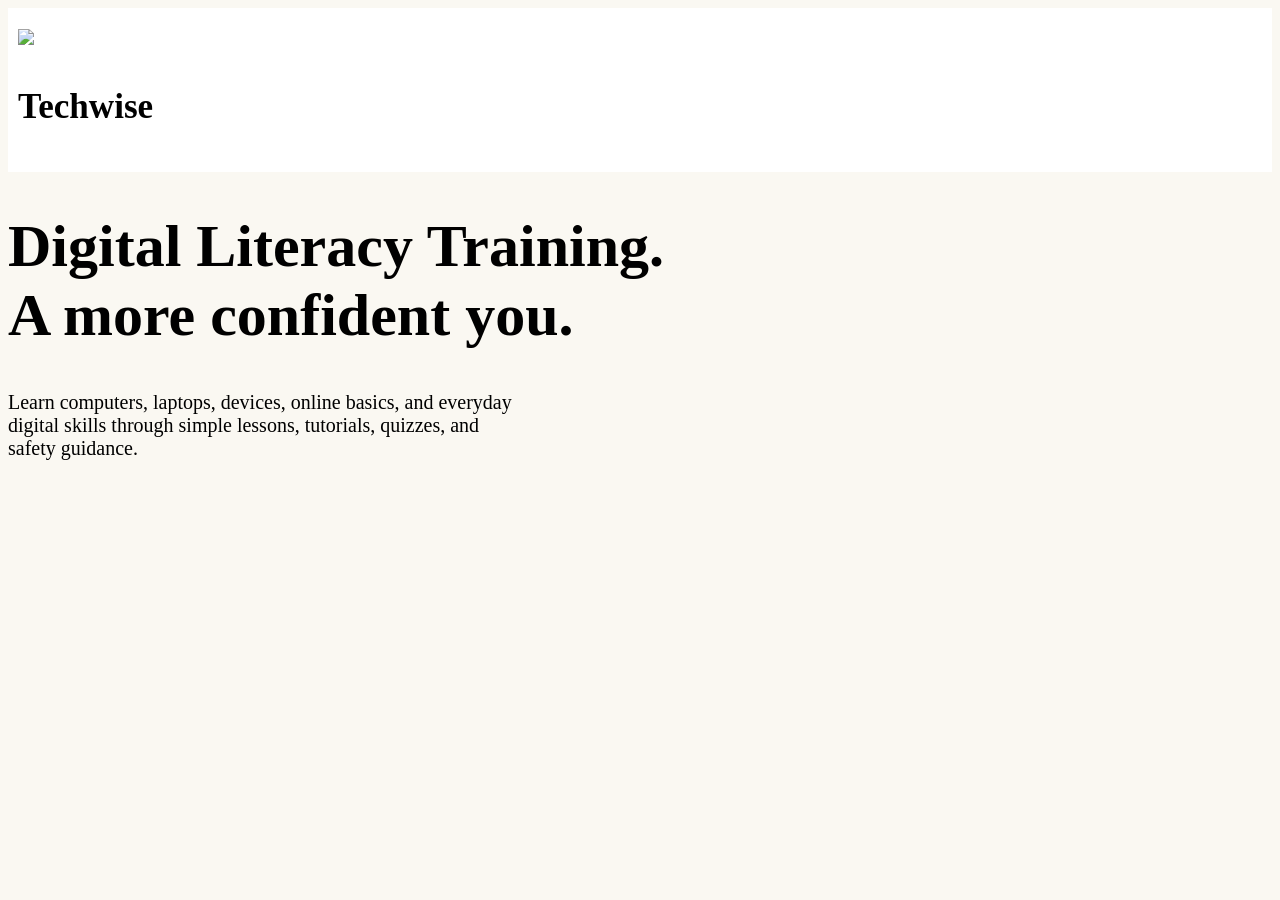
==== index.html @ b54155eb "first commit" ====
<!DOCTYPE html>
<html lang="en">
<head>
    <meta charset="UTF-8">
    <meta name="viewport" content="width=device-width, initial-scale=1.0">
    <title>Techwise</title>
    <link rel="stylesheet" href="styles.css">
</head>
<body>
    <div class="header">
        <img src="Z:\FinalProject\images\techwise-logo.png">
        <h3>Techwise</h3>
    </div>
    <h1 style="font-size: 60px;">Digital Literacy Training.<br>
        A more confident you.</h1>
    <p>Learn computers, laptops, devices, online basics, and everyday<br>
        digital skills through simple lessons, tutorials, quizzes, and<br>
        safety guidance.</p>
</body>
</html>
---- styles.css ----
/* styles.css */
body {
    background-color: #FAF8F2;
    }
    h1 {
        color: black;
        font-family: 'Franklin Gothic Medium';
    }
    h2 {
        color: black;
        font-family: tahoma;
    }
    h3 {
        color: black;
        font-family: tahoma;
    }
    p {
        color: black;
        font-family: verdana;
        font-size: 20px;
    }
    .header {
        padding: 10px;
        text-align: left;
        background: #FFFFFF;
        color: white;
        font-size: 30px;
    }
    .content {padding:20px;}
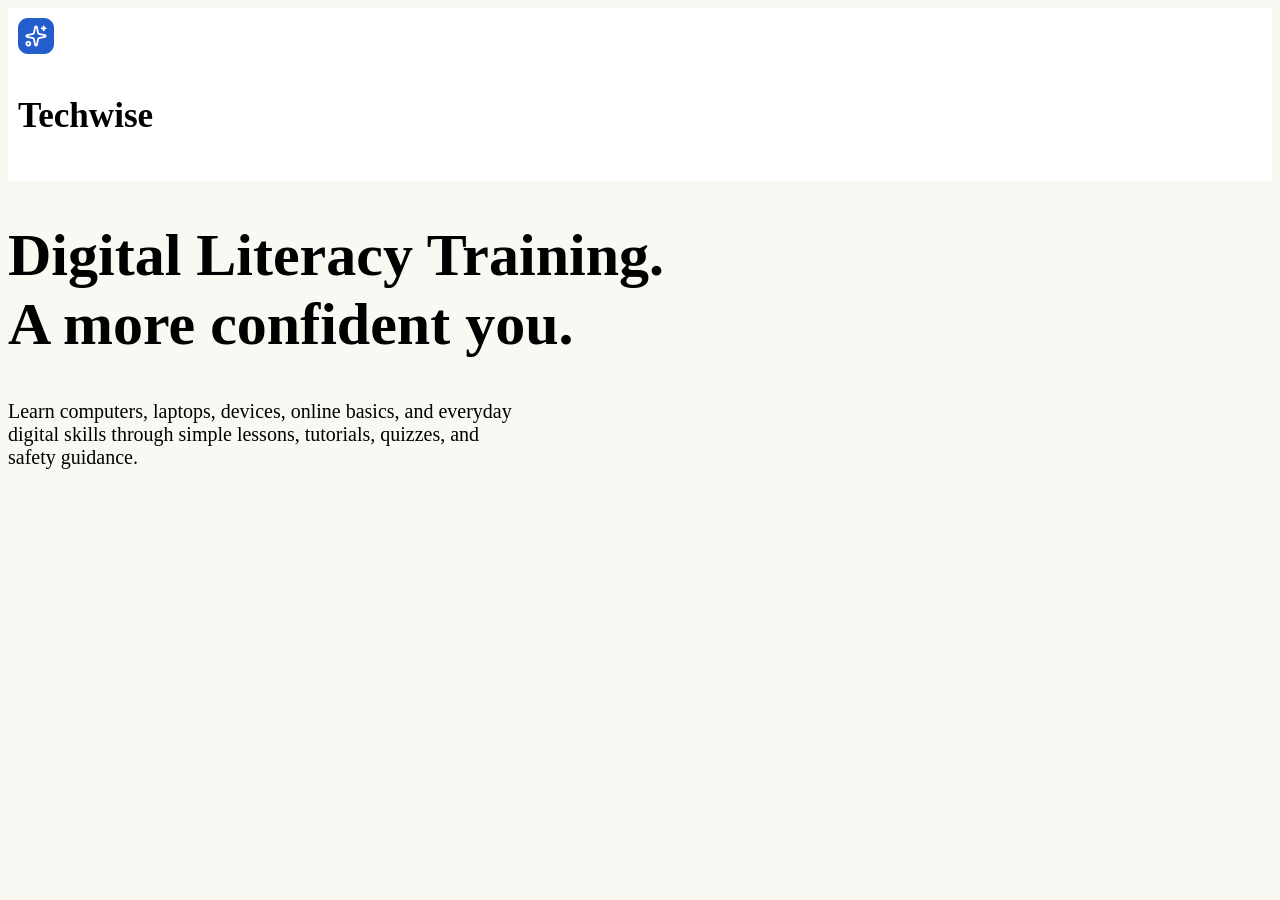
==== commit 88e2e907: "added images" ====
--- a/index.html
+++ b/index.html
@@ -8,7 +8,7 @@
 </head>
 <body>
     <div class="header">
-        <img src="Z:\FinalProject\images\techwise-logo.png">
+        <img src="images\techwise-logo.png">
         <h3>Techwise</h3>
     </div>
     <h1 style="font-size: 60px;">Digital Literacy Training.<br>
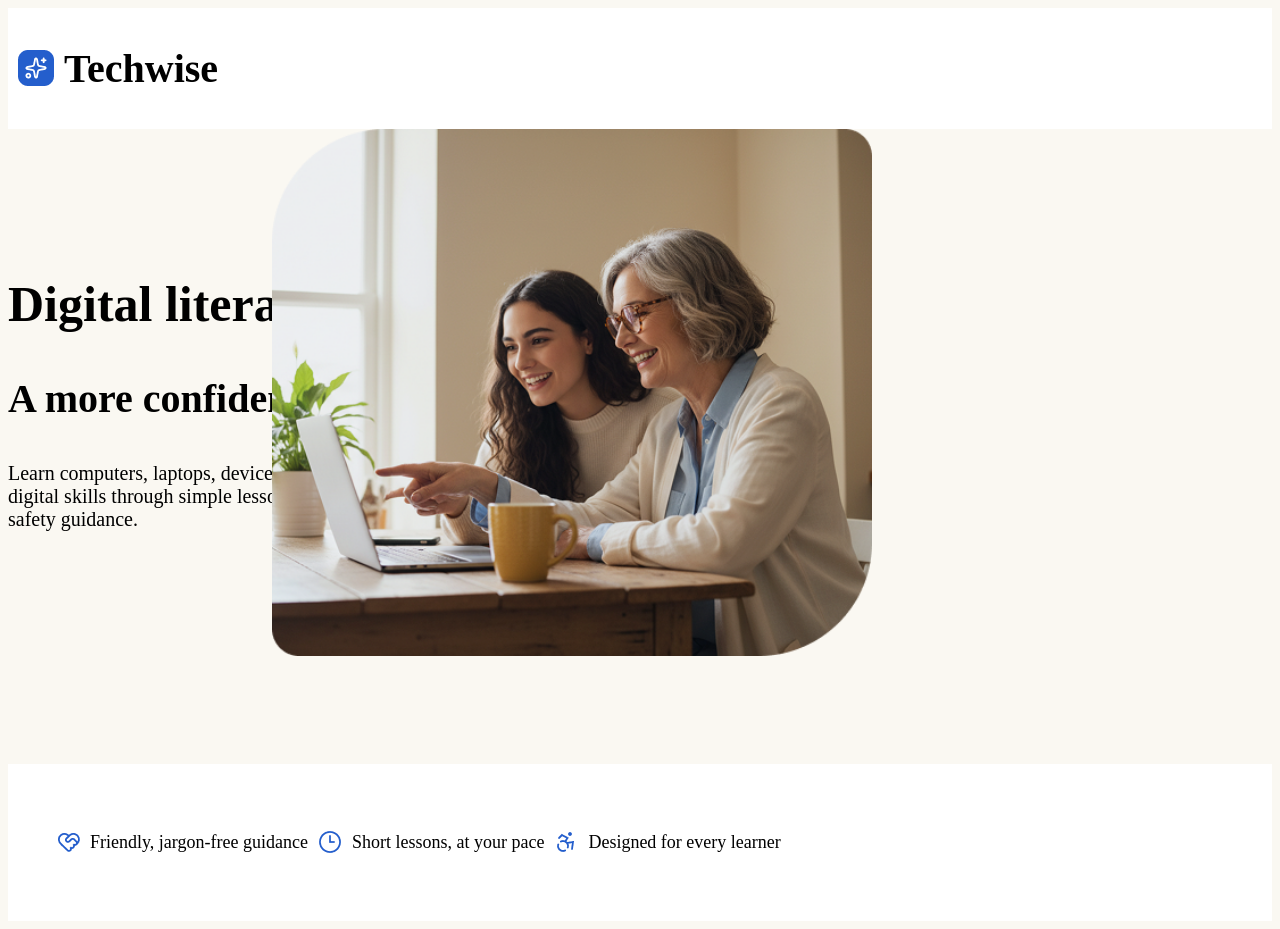
==== commit 367dce30: "updated html and added images" ====
--- a/index.html
+++ b/index.html
@@ -3,18 +3,36 @@
 <head>
     <meta charset="UTF-8">
     <meta name="viewport" content="width=device-width, initial-scale=1.0">
-    <title>Techwise</title>
+    <title>Techwise - Digital Literacy Training</title>
     <link rel="stylesheet" href="styles.css">
 </head>
 <body>
     <div class="header">
-        <img src="images\techwise-logo.png">
-        <h3>Techwise</h3>
+        <div class="logo-container">
+            <img src="images\techwise-logo.png" alt="Techwise logo">
+            <h1 style="font-size: 40px;">Techwise</h1>
+          </div>          
     </div>
-    <h1 style="font-size: 60px;">Digital Literacy Training.<br>
-        A more confident you.</h1>
-    <p>Learn computers, laptops, devices, online basics, and everyday<br>
-        digital skills through simple lessons, tutorials, quizzes, and<br>
-        safety guidance.</p>
+    <div class="text1-container">
+        <div class="text1-box">
+            <h2 style="font-size: 50px;">Digital literacy training.</h2>
+            <h3 style="font-size: 40px;">A more confident you.</h3>
+            <p style="font-size: 20px;">Learn computers, laptops, devices, online basics, and everyday<br>
+            digital skills through simple lessons, tutorials, quizzes, and<br>
+            safety guidance.</p>
+        </div>
+        <img src="images/learner1.png" alt="Image of a learner" class="pic1-image">
+      </div>
+    <br><br><br><br><br><br>
+    <div class="band">
+        <div class="bottomtext1-container">
+            <img src="images\hand-heart1.png" alt="Heart icon">
+            <p style="font-size: 18px;">Friendly, jargon-free guidance</p>
+            <img src="images\clock1.png" alt="Clock icon">
+            <p style="font-size: 18px; right: 500px;">Short lessons, at your pace</p>
+            <img src="images\accessibility1.png" alt="Accessibility icon">
+            <p style="font-size: 18px;">Designed for every learner</p>
+        </div>
+    </div>          
 </body>
 </html>
--- a/styles.css
+++ b/styles.css
@@ -4,7 +4,7 @@
     }
     h1 {
         color: black;
-        font-family: 'Franklin Gothic Medium';
+        font-family: 'tahoma';
     }
     h2 {
         color: black;
@@ -17,13 +17,42 @@
     p {
         color: black;
         font-family: verdana;
-        font-size: 20px;
     }
     .header {
         padding: 10px;
         text-align: left;
         background: #FFFFFF;
-        color: white;
-        font-size: 30px;
+    }
+    .logo-container {
+        display: flex;
+        align-items: center;
+        gap: 10px;
+    }
+    .text1-container {
+        display: flex;
+        align-items: center;
+        justify-content: space-between;
+        gap: 20px;
+      }
+      
+      .text1-box {
+        flex: 1;
+      }
+      
+      .pic1-image {
+        width: 600px;
+        height: auto;
+        position: relative;
+        left: -400px;
+      }
+      .band {
+        padding: 50px;
+        text-align: left;
+        background: #FFFFFF;
+      }
+      .bottomtext1-container {
+        display: flex;
+        align-items: center;
+        gap: 10px;
     }
     .content {padding:20px;}
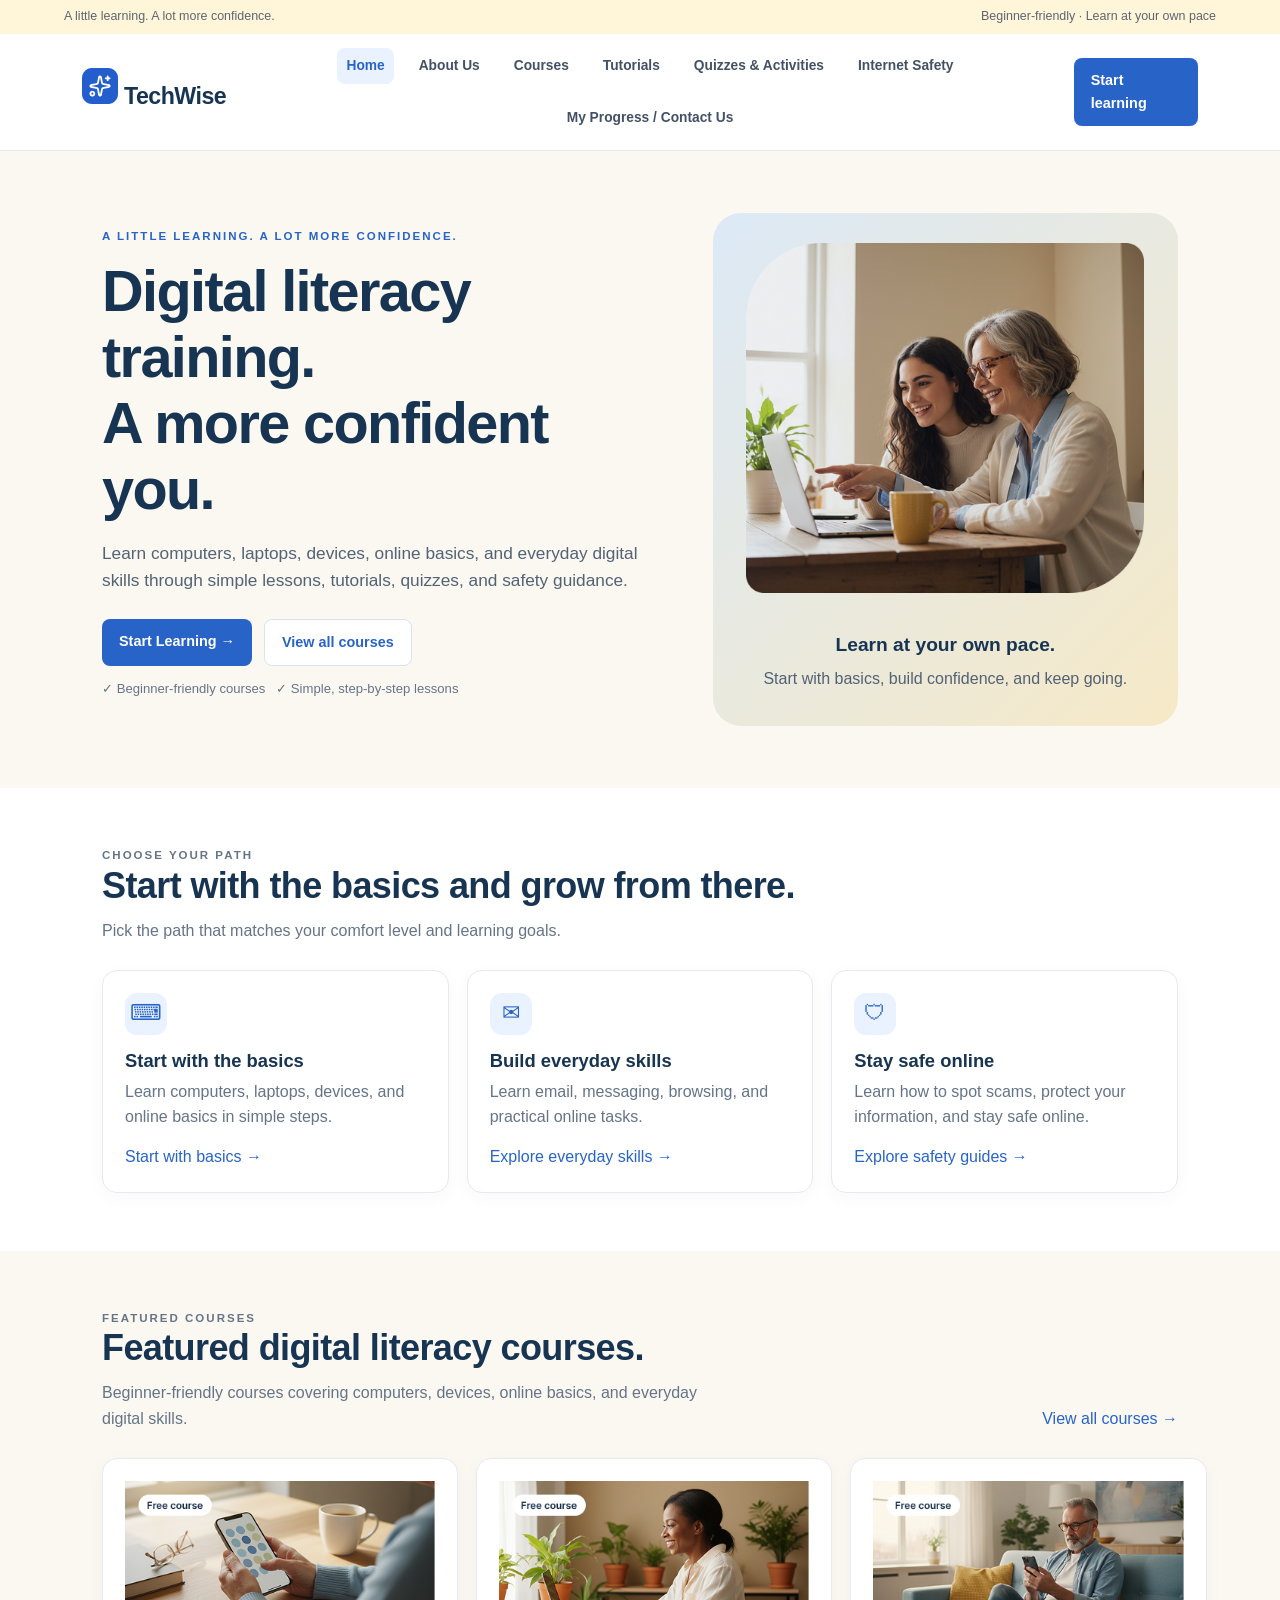
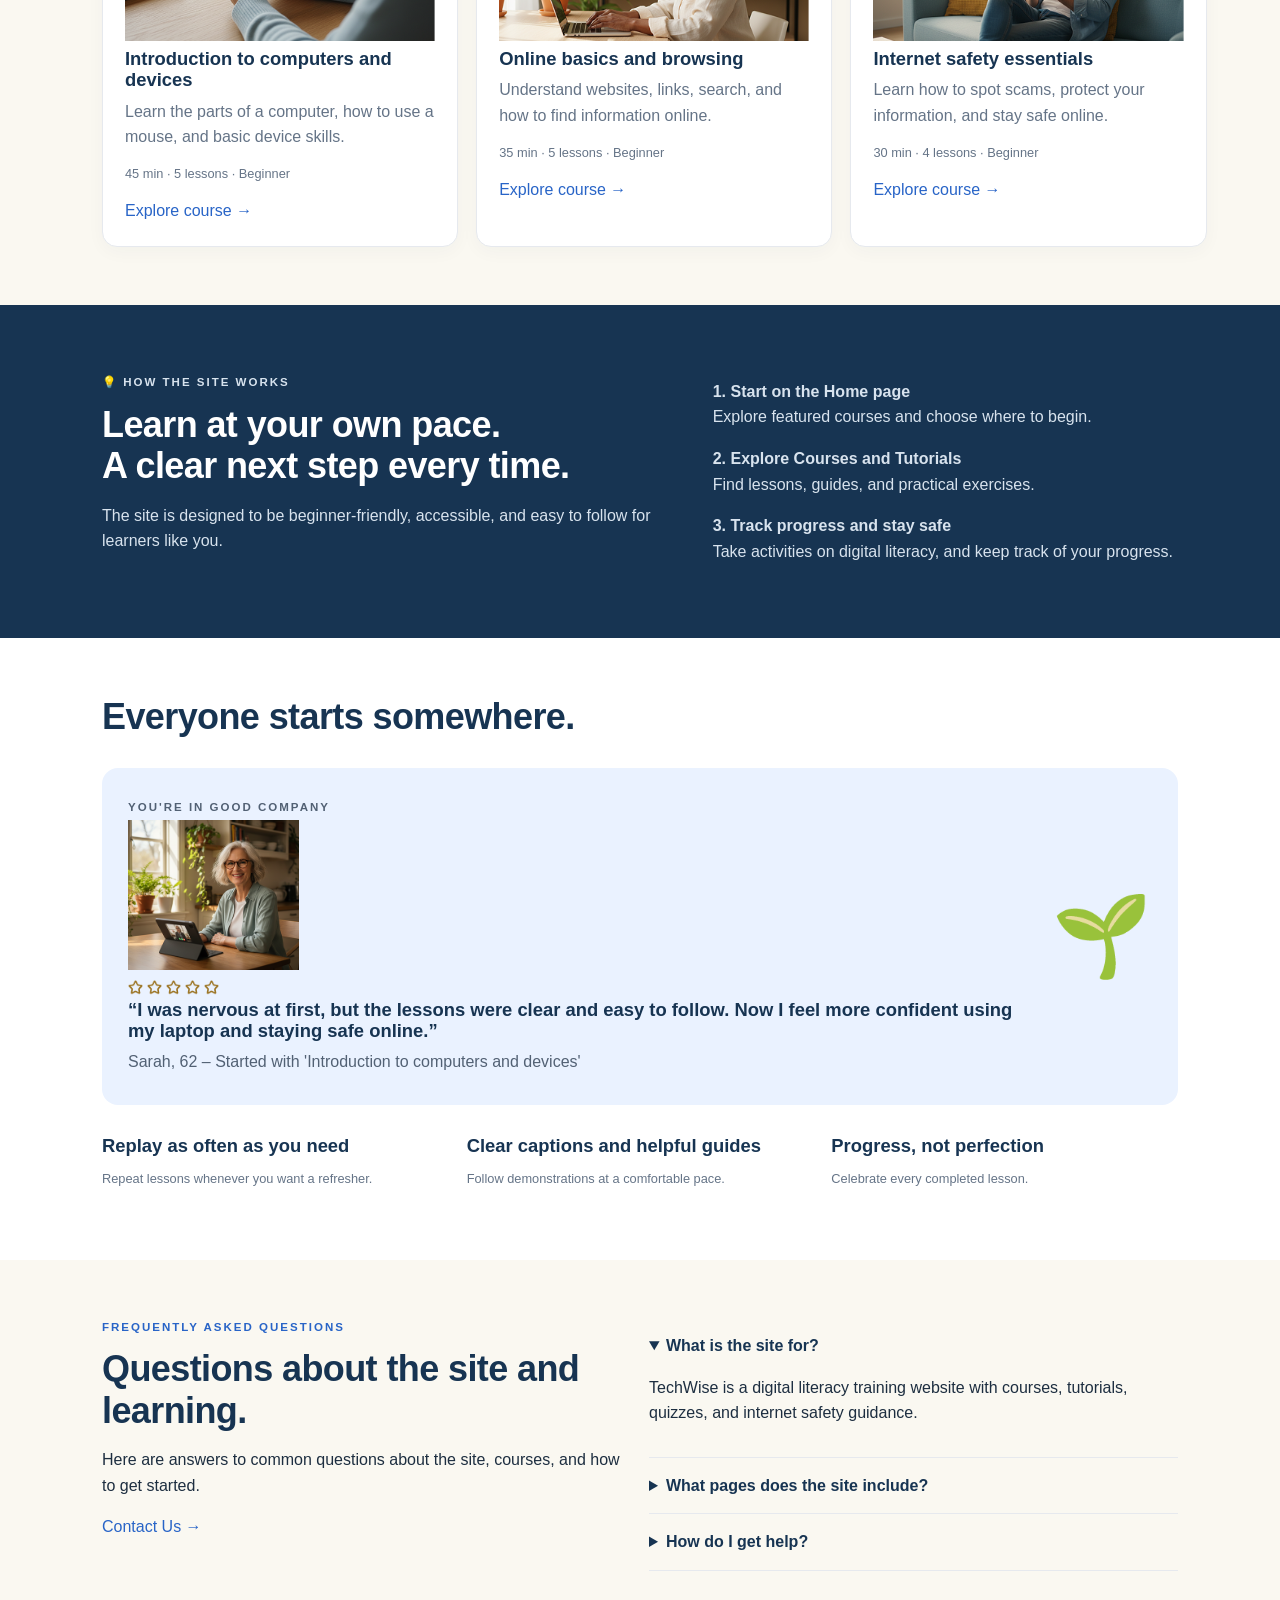
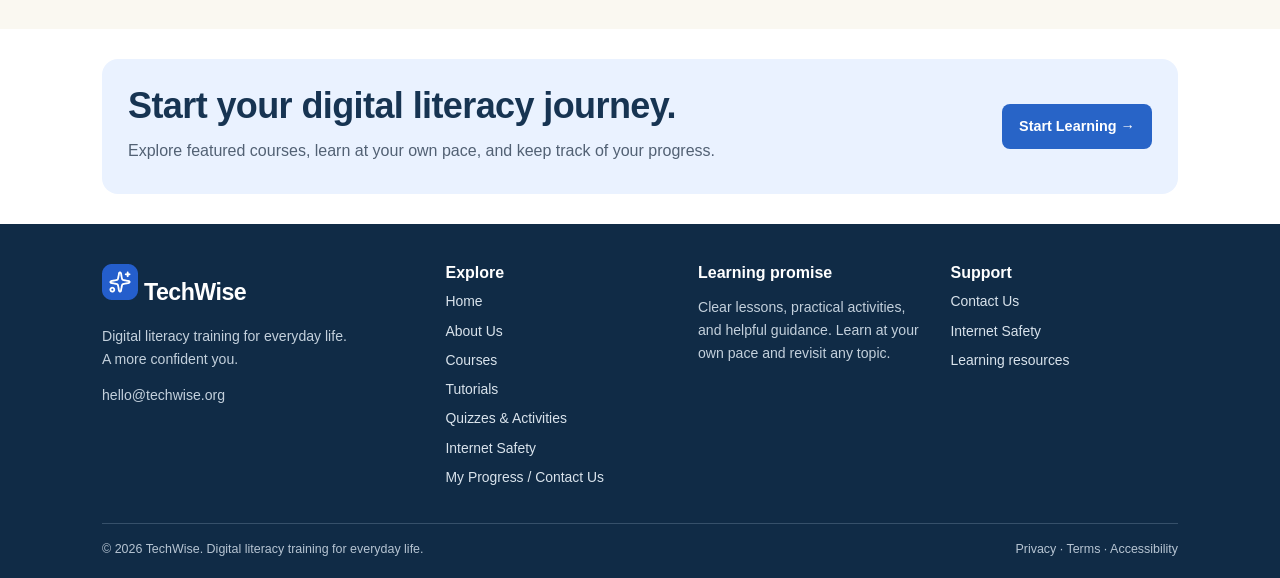
==== commit 16491b6c: "updated and added more html pages, and additional images" ====
--- a/index.html
+++ b/index.html
@@ -1,38 +1,452 @@
 <!DOCTYPE html>
 <html lang="en">
-<head>
-    <meta charset="UTF-8">
-    <meta name="viewport" content="width=device-width, initial-scale=1.0">
-    <title>Techwise - Digital Literacy Training</title>
-    <link rel="stylesheet" href="styles.css">
-</head>
-<body>
-    <div class="header">
-        <div class="logo-container">
-            <img src="images\techwise-logo.png" alt="Techwise logo">
-            <h1 style="font-size: 40px;">Techwise</h1>
-          </div>          
-    </div>
-    <div class="text1-container">
-        <div class="text1-box">
-            <h2 style="font-size: 50px;">Digital literacy training.</h2>
-            <h3 style="font-size: 40px;">A more confident you.</h3>
-            <p style="font-size: 20px;">Learn computers, laptops, devices, online basics, and everyday<br>
-            digital skills through simple lessons, tutorials, quizzes, and<br>
-            safety guidance.</p>
-        </div>
-        <img src="images/learner1.png" alt="Image of a learner" class="pic1-image">
-      </div>
-    <br><br><br><br><br><br>
-    <div class="band">
-        <div class="bottomtext1-container">
-            <img src="images\hand-heart1.png" alt="Heart icon">
-            <p style="font-size: 18px;">Friendly, jargon-free guidance</p>
-            <img src="images\clock1.png" alt="Clock icon">
-            <p style="font-size: 18px; right: 500px;">Short lessons, at your pace</p>
-            <img src="images\accessibility1.png" alt="Accessibility icon">
-            <p style="font-size: 18px;">Designed for every learner</p>
-        </div>
-    </div>          
-</body>
-</html>+	<head>
+		<meta charset="utf-8"/>
+		<meta content="width=device-width, initial-scale=1.0" name="viewport"/>
+		<title>
+			Home | TechWise
+		</title>
+		<link href="styles.css" rel="stylesheet"/>
+	</head>
+	<body>
+		<div class="topline">
+			<span>
+				A little learning. A lot more confidence.
+			</span>
+			<span>
+				Beginner-friendly &middot; Learn at your own pace
+			</span>
+		</div>
+		<header>
+			<div class="navwrap">
+				<a class="brand" href="index.html">
+					<img src="images/techwise-logo.png" alt="TechWise Logo">
+					TechWise
+				</a>
+				<nav>
+					<a class="active" href="index.html">
+						Home
+					</a>
+					<a class="" href="about.html">
+						About Us
+					</a>
+					<a class="" href="courses.html">
+						Courses
+					</a>
+					<a class="" href="tutorials.html">
+						Tutorials
+					</a>
+					<a class="" href="quizzes.html">
+						Quizzes &amp; Activities
+					</a>
+					<a class="" href="safety.html">
+						Internet Safety
+					</a>
+					<a class="" href="progress.html">
+						My Progress / Contact Us
+					</a>
+				</nav>
+				<a class="nav-cta" href="courses.html">
+					Start learning
+				</a>
+			</div>
+		</header>
+		<main>
+			<section class="hero">
+				<div class="container hero-grid">
+					<div>
+						<p class="eyebrow">
+							A little learning. A lot more confidence.
+						</p>
+						<h1>
+							Digital literacy training.
+							<br/>
+							A more confident you.
+						</h1>
+						<p class="lead">
+							Learn computers, laptops, devices, online basics, and everyday digital skills through simple lessons, tutorials, quizzes, and safety guidance.
+						</p>
+						<div class="actions">
+							<a class="btn" href="courses.html">
+								Start Learning &rarr;
+							</a>
+							<a class="btn secondary" href="courses.html">
+								View all courses
+							</a>
+						</div>
+						<p class="note">
+							&checkmark; Beginner-friendly courses &nbsp; &checkmark; Simple, step-by-step lessons
+						</p>
+					</div>
+					<div class="hero-art">
+						<div>
+							<div class="art-icon">
+								<img src="images/learner1.png" alt="Image of a learner" height="350px">
+							</div>
+							<strong>
+								Learn at your own pace.
+							</strong>
+							<p>
+								Start with basics, build confidence, and keep going.
+							</p>
+						</div>
+					</div>
+				</div>
+			</section>
+			<section class="section">
+				<div class="container">
+					<div class="section-head">
+						<div>
+							<p class="eyebrow">
+								Choose your path
+							</p>
+							<h2>
+								Start with the basics and grow from there.
+							</h2>
+							<p>
+								Pick the path that matches your comfort level and learning goals.
+							</p>
+						</div>
+					</div>
+					<div class="grid">
+						<article class="card">
+							<div class="icon">
+								⌨
+							</div>
+							<h3>
+								Start with the basics
+							</h3>
+							<p>
+								Learn computers, laptops, devices, and online basics in simple steps.
+							</p>
+							<a href="courses.html">
+								Start with basics &rarr;
+							</a>
+						</article>
+						<article class="card">
+							<div class="icon">
+								✉
+							</div>
+							<h3>
+								Build everyday skills
+							</h3>
+							<p>
+								Learn email, messaging, browsing, and practical online tasks.
+							</p>
+							<a href="tutorials.html">
+								Explore everyday skills &rarr;
+							</a>
+						</article>
+						<article class="card">
+							<div class="icon">
+								🛡
+							</div>
+							<h3>
+								Stay safe online
+							</h3>
+							<p>
+								Learn how to spot scams, protect your information, and stay safe online.
+							</p>
+							<a href="safety.html">
+								Explore safety guides &rarr;
+							</a>
+						</article>
+					</div>
+				</div>
+			</section>
+			<section class="section cream">
+				<div class="container">
+					<div class="section-head">
+						<div>
+							<p class="eyebrow">
+								Featured courses
+							</p>
+							<h2>
+								Featured digital literacy courses.
+							</h2>
+							<p>
+								Beginner-friendly courses covering computers, devices, online basics, and everyday digital skills.
+							</p>
+						</div>
+						<a href="courses.html">
+							View all courses &rarr;
+						</a>
+					</div>
+					<div class="grid">
+						<article class="card">
+							<img src="images/coursecover1.png" alt="Introduction to computers and devices" height="160px">
+							<h3>
+								Introduction to computers and devices
+							</h3>
+							<p>
+								Learn the parts of a computer, how to use a mouse, and basic device skills.
+							</p>
+							<p class="meta">
+								45 min &middot; 5 lessons &middot; Beginner
+							</p>
+							<a href="courses.html">
+								Explore course &rarr;
+							</a>
+						</article>
+						<article class="card">
+							<img src="images/coursecover2.png" alt="Online basics and browsing" height="160px">
+							<h3>
+								Online basics and browsing
+							</h3>
+							<p>
+								Understand websites, links, search, and how to find information online.
+							</p>
+							<p class="meta">
+								35 min &middot; 5 lessons &middot; Beginner
+							</p>
+							<a href="courses.html">
+								Explore course &rarr;
+							</a>
+						</article>
+						<article class="card">
+							<img src="images/coursecover3.png" alt="Internet safety essentials" height="160px">
+							<h3>
+								Internet safety essentials
+							</h3>
+							<p>
+								Learn how to spot scams, protect your information, and stay safe online.
+							</p>
+							<p class="meta">
+								30 min &middot; 4 lessons &middot; Beginner
+							</p>
+							<a href="safety.html">
+								Explore course &rarr;
+							</a>
+						</article>
+					</div>
+				</div>
+			</section>
+			<section class="section navy">
+				<div class="container hero-grid">
+					<div>
+						<p class="eyebrow">
+							💡 How the site works 
+						</p>
+						<h2>
+							Learn at your own pace.
+							<br/>
+							A clear next step every time.
+						</h2>
+						<p>
+							The site is designed to be beginner-friendly, accessible, and easy to follow for learners like you.
+						</p>
+					</div>
+					<div>
+						<p>
+							<strong>
+								1. Start on the Home page
+							</strong>
+							<br/>
+							Explore featured courses and choose where to begin.
+						</p>
+						<p>
+							<strong>
+								2. Explore Courses and Tutorials
+							</strong>
+							<br/>
+							Find lessons, guides, and practical exercises.
+						</p>
+						<p>
+							<strong>
+								3. Track progress and stay safe
+							</strong>
+							<br/>
+							Take activities on digital literacy, and keep track of your progress.
+						</p>
+					</div>
+				</div>
+			</section>
+			<section class="section">
+				<div class="container">
+					<h2>
+						Everyone starts somewhere.
+					</h2>
+					<div class="callout">
+						<div>
+							<p class="eyebrow">
+								You're in good company
+							</p>
+							<img src="images\learner2.png" alt="Portrait of Susan" height="150px">
+							<h3>
+								<img src="images\fivestarsicon.png" height="15px"><br>
+								&ldquo;I was nervous at first, but the lessons were clear and easy to follow. Now I feel more confident using my laptop and staying safe online.&rdquo;
+							</h3>
+							<p>
+								Sarah, 62 – Started with 'Introduction to computers and devices'
+							</p>
+						</div>
+						<span style="font-size:5rem">
+							🌱
+						</span>
+					</div>
+					<div class="grid">
+						<div>
+							<h3>
+								Replay as often as you need
+							</h3>
+							<p class="meta">
+								Repeat lessons whenever you want a refresher.
+							</p>
+						</div>
+						<div>
+							<h3>
+								Clear captions and helpful guides
+							</h3>
+							<p class="meta">
+								Follow demonstrations at a comfortable pace.
+							</p>
+						</div>
+						<div>
+							<h3>
+								Progress, not perfection
+							</h3>
+							<p class="meta">
+								Celebrate every completed lesson.
+							</p>
+						</div>
+					</div>
+				</div>
+			</section>
+			<section class="section cream">
+				<div class="container grid two">
+					<div>
+						<p class="eyebrow">
+							Frequently asked questions
+						</p>
+						<h2>
+							Questions about the site and learning.
+						</h2>
+						<p>
+							Here are answers to common questions about the site, courses, and how to get started.
+						</p>
+						<a href="progress.html#contact">
+							Contact Us &rarr;
+						</a>
+					</div>
+					<div>
+						<details open="">
+							<summary>
+								What is the site for?
+							</summary>
+							<p>
+								TechWise is a digital literacy training website with courses, tutorials, quizzes, and internet safety guidance.
+							</p>
+						</details>
+						<details>
+							<summary>
+								What pages does the site include?
+							</summary>
+							<p>
+								Home, About Us, Courses, Tutorials, Quizzes &amp; Activities, Internet Safety, and My Progress / Contact Us.
+							</p>
+						</details>
+						<details>
+							<summary>
+								How do I get help?
+							</summary>
+							<p>
+								Visit My Progress / Contact Us and send a message with the lesson or topic you need help with.
+							</p>
+						</details>
+					</div>
+				</div>
+			</section>
+			<div class="container">
+				<div class="callout">
+					<div>
+						<h2>
+							Start your digital literacy journey.
+						</h2>
+						<p>
+							Explore featured courses, learn at your own pace, and keep track of your progress.
+						</p>
+					</div>
+					<a class="btn" href="courses.html">
+						Start Learning &rarr;
+					</a>
+				</div>
+			</div>
+		</main>
+		<footer>
+			<div class="container">
+				<div class="footer-grid">
+					<div>
+						<div class="brand">
+							<img src="images/techwise-logo.png" alt="TechWise Logo">
+							TechWise
+						</div>
+						<p>
+							Digital literacy training for everyday life.
+							<br/>
+							A more confident you.
+						</p>
+						<p>
+							hello@techwise.org
+						</p>
+					</div>
+					<div>
+						<h3>
+							Explore
+						</h3>
+						<a href="index.html">
+							Home
+						</a>
+						<a href="about.html">
+							About Us
+						</a>
+						<a href="courses.html">
+							Courses
+						</a>
+						<a href="tutorials.html">
+							Tutorials
+						</a>
+						<a href="quizzes.html">
+							Quizzes &amp; Activities
+						</a>
+						<a href="safety.html">
+							Internet Safety
+						</a>
+						<a href="progress.html">
+							My Progress / Contact Us
+						</a>
+					</div>
+					<div>
+						<h3>
+							Learning promise
+						</h3>
+						<p>
+							Clear lessons, practical activities, and helpful guidance. Learn at your own pace and revisit any topic.
+						</p>
+					</div>
+					<div>
+						<h3>
+							Support
+						</h3>
+						<a href="progress.html#contact">
+							Contact Us
+						</a>
+						<a href="safety.html">
+							Internet Safety
+						</a>
+						<a href="tutorials.html">
+							Learning resources
+						</a>
+					</div>
+				</div>
+				<div class="copyright">
+					<span>
+						&copy; 2026 TechWise. Digital literacy training for everyday life.
+					</span>
+					<span>
+						Privacy &middot; Terms &middot; Accessibility
+					</span>
+				</div>
+			</div>
+		</footer>
+	</body>
+</html>
--- a/styles.css
+++ b/styles.css
@@ -1,58 +1,506 @@
-/* styles.css */
+:root {
+	--navy:#173452;
+	--blue:#2864c7;
+	--blue2:#eaf2ff;
+	--cream:#faf8f1;
+	--ink:#1d2e40;
+	--muted:#657487;
+	--line:#e6e9ee;
+	--white:#fff;
+	--gold:#f5d46e;
+}
+* {
+	box-sizing:border-box
+}
+html {
+	scroll-behavior:smooth
+}
 body {
-    background-color: #FAF8F2;
-    }
-    h1 {
-        color: black;
-        font-family: 'tahoma';
-    }
-    h2 {
-        color: black;
-        font-family: tahoma;
-    }
-    h3 {
-        color: black;
-        font-family: tahoma;
-    }
-    p {
-        color: black;
-        font-family: verdana;
-    }
-    .header {
-        padding: 10px;
-        text-align: left;
-        background: #FFFFFF;
-    }
-    .logo-container {
-        display: flex;
-        align-items: center;
-        gap: 10px;
-    }
-    .text1-container {
-        display: flex;
-        align-items: center;
-        justify-content: space-between;
-        gap: 20px;
-      }
-      
-      .text1-box {
-        flex: 1;
-      }
-      
-      .pic1-image {
-        width: 600px;
-        height: auto;
-        position: relative;
-        left: -400px;
-      }
-      .band {
-        padding: 50px;
-        text-align: left;
-        background: #FFFFFF;
-      }
-      .bottomtext1-container {
-        display: flex;
-        align-items: center;
-        gap: 10px;
-    }
-    .content {padding:20px;}
+	margin:0;
+	font-family:Arial,Helvetica,sans-serif;
+	color:var(--ink);
+	line-height:1.6;
+	background:#fff
+}
+a {
+	color:var(--blue);
+	text-decoration:none
+}
+a:hover {
+	text-decoration:underline
+}
+.topline {
+	background:#fff5d9;
+	padding:7px 5%;
+	font-size:.78rem;
+	color:#5e6570;
+	display:flex;
+	justify-content:space-between;
+	gap:12px
+}
+header {
+	background:#fff;
+	border-bottom:1px solid var(--line);
+	position:sticky;
+	top:0;
+	z-index:10
+}
+.navwrap {
+	max-width:1160px;
+	margin:auto;
+	padding:14px 22px;
+	display:flex;
+	align-items:center;
+	justify-content:space-between;
+	gap:22px
+}
+.brand {
+	font-size:1.45rem;
+	font-weight:800;
+	color:var(--navy);
+	letter-spacing:-.5px;
+	white-space:nowrap
+}
+.brand span {
+	display:inline-grid;
+	place-items:center;
+	background:var(--blue2);
+	color:var(--blue);
+	width:30px;
+	height:30px;
+	border-radius:9px;
+	margin-right:7px;
+	font-size:1rem
+}
+nav {
+	display:flex;
+	align-items:center;
+	justify-content:center;
+	gap:16px;
+	flex-wrap:wrap
+}
+nav a {
+	font-size:.86rem;
+	color:#435166;
+	font-weight:600;
+	padding:7px 9px;
+	border-radius:8px
+}
+nav a.active,nav a:hover {
+	background:var(--blue2);
+	color:var(--blue);
+	text-decoration:none
+}
+.nav-cta,.btn {
+	display:inline-block;
+	background:var(--blue);
+	color:white;
+	padding:11px 17px;
+	border-radius:8px;
+	font-weight:700;
+	font-size:.9rem;
+	border:0;
+	cursor:pointer
+}
+.nav-cta:hover,.btn:hover {
+	background:#1d4fa5;
+	color:white;
+	text-decoration:none
+}
+.btn.secondary {
+	background:#fff;
+	color:var(--blue);
+	border:1px solid #d8e2f4
+}
+.btn.light {
+	background:var(--blue2);
+	color:var(--blue)
+}
+.container {
+	max-width:1120px;
+	margin:auto;
+	padding:0 22px
+}
+.hero {
+	background:var(--cream);
+	padding:62px 0
+}
+.hero-grid {
+	display:grid;
+	grid-template-columns:1.1fr .9fr;
+	gap:42px;
+	align-items:center
+}
+.eyebrow {
+	font-size:.72rem;
+	letter-spacing:2px;
+	text-transform:uppercase;
+	color:var(--blue);
+	font-weight:800;
+	margin:0 0 12px
+}
+h1,h2,h3 {
+	line-height:1.15;
+	color:var(--navy);
+	margin-top:0
+}
+h1 {
+	font-size:clamp(2.25rem,5vw,3.6rem);
+	letter-spacing:-1.6px;
+	margin-bottom:15px
+}
+h2 {
+	font-size:clamp(1.65rem,3vw,2.25rem);
+	letter-spacing:-.6px;
+	margin-bottom:12px
+}
+h3 {
+	font-size:1.15rem;
+	margin-bottom:8px
+}
+.lead {
+	font-size:1.08rem;
+	color:#536274;
+	max-width:650px
+}
+.hero-art {
+	min-height:280px;
+	border-radius:28px;
+	background:linear-gradient(135deg,#dce9f6,#f6e9c7);
+	display:grid;
+	place-items:center;
+	padding:30px;
+	text-align:center;
+	position:relative;
+	overflow:hidden
+}
+.hero-art .art-icon {
+	font-size:5rem
+}
+.hero-art strong {
+	display:block;
+	font-size:1.2rem;
+	color:var(--navy)
+}
+.hero-art p {
+	margin:5px 0;
+	color:#526174
+}
+.actions {
+	display:flex;
+	gap:12px;
+	flex-wrap:wrap;
+	margin-top:24px
+}
+.note {
+	font-size:.82rem;
+	color:var(--muted);
+	margin-top:12px
+}
+.section {
+	padding:58px 0
+}
+.section.cream {
+	background:var(--cream)
+}
+.section.navy {
+	background:var(--navy);
+	color:white
+}
+.section.navy h2,.section.navy h3 {
+	color:white
+}
+.section.navy p {
+	color:#d8e3ee
+}
+.section-head {
+	display:flex;
+	justify-content:space-between;
+	align-items:end;
+	gap:24px;
+	margin-bottom:26px
+}
+.section-head p {
+	color:var(--muted);
+	max-width:600px;
+	margin:0
+}
+.grid {
+	display:grid;
+	grid-template-columns:repeat(3,1fr);
+	gap:18px
+}
+.grid.two {
+	grid-template-columns:repeat(2,1fr)
+}
+.card {
+	border:1px solid var(--line);
+	border-radius:15px;
+	padding:22px;
+	background:white;
+	box-shadow:0 5px 18px rgba(25,48,75,.035)
+}
+.card p {
+	color:var(--muted);
+	margin:8px 0 14px
+}
+.card .icon {
+	width:42px;
+	height:42px;
+	display:grid;
+	place-items:center;
+	background:var(--blue2);
+	border-radius:12px;
+	color:var(--blue);
+	font-size:1.35rem;
+	margin-bottom:15px
+}
+.tag {
+	display:inline-block;
+	background:#f1f5fb;
+	color:#42618a;
+	padding:5px 9px;
+	border-radius:20px;
+	font-size:.72rem;
+	font-weight:700;
+	margin:0 5px 8px 0
+}
+.meta {
+	font-size:.8rem;
+	color:var(--muted)
+}
+.checklist {
+	padding-left:18px;
+	color:#536274
+}
+.checklist li {
+	margin:7px 0
+}
+.steps {
+	display:grid;
+	grid-template-columns:repeat(3,1fr);
+	gap:22px
+}
+.step-number {
+	background:var(--gold);
+	color:var(--navy);
+	width:30px;
+	height:30px;
+	border-radius:50%;
+	display:grid;
+	place-items:center;
+	font-weight:800;
+	margin-bottom:12px
+}
+.callout {
+	background:var(--blue2);
+	border-radius:16px;
+	padding:26px;
+	display:flex;
+	justify-content:space-between;
+	align-items:center;
+	gap:20px;
+	margin:30px 0
+}
+.callout p {
+	margin:4px 0;
+	color:#526174
+}
+.progressbar {
+	height:9px;
+	background:#e9edf3;
+	border-radius:10px;
+	overflow:hidden;
+	margin:12px 0
+}
+.progressbar span {
+	display:block;
+	height:100%;
+	background:var(--blue);
+	border-radius:10px
+}
+footer {
+	background:#102b46;
+	color:#d9e3ec;
+	padding:40px 0 18px
+}
+footer .brand {
+	color:white
+}
+.footer-grid {
+	display:grid;
+	grid-template-columns:1.4fr 1fr 1fr 1fr;
+	gap:25px
+}
+footer h3 {
+	color:white;
+	font-size:1rem
+}
+footer a {
+	display:block;
+	color:#d9e3ec;
+	font-size:.87rem;
+	margin:7px 0
+}
+footer p {
+	color:#c3d0dc;
+	font-size:.88rem
+}
+.copyright {
+	border-top:1px solid #36506a;
+	margin-top:28px;
+	padding-top:16px;
+	font-size:.78rem;
+	color:#b6c4d2;
+	display:flex;
+	justify-content:space-between;
+	gap:12px
+}
+.breadcrumb {
+	font-size:.82rem;
+	color:var(--muted);
+	padding:18px 0
+}
+.breadcrumb a {
+	color:var(--blue)
+}
+.form-grid {
+	display:grid;
+	grid-template-columns:1fr 1fr;
+	gap:15px
+}
+label {
+	display:block;
+	font-weight:700;
+	font-size:.88rem;
+	margin-bottom:6px
+}
+input,select,textarea {
+	width:100%;
+	padding:12px;
+	border:1px solid #d8dee8;
+	border-radius:8px;
+	font:inherit;
+	background:white;
+	color:var(--ink)
+}
+textarea {
+	min-height:130px;
+	resize:vertical
+}
+.form-field {
+	margin-bottom:15px
+}
+.quiz-option {
+	display:block;
+	border:1px solid var(--line);
+	padding:12px;
+	border-radius:9px;
+	margin:8px 0;
+	cursor:pointer
+}
+.quiz-option:hover {
+	background:var(--blue2)
+}
+.result {
+	padding:14px;
+	border-radius:10px;
+	background:#f3f7fc;
+	margin-top:14px;
+	display:none
+}
+.table-wrap {
+	overflow-x:auto
+}
+table {
+	border-collapse:collapse;
+	width:100%;
+	background:white;
+	border:1px solid var(--line);
+	border-radius:12px;
+	overflow:hidden
+}
+th,td {
+	text-align:left;
+	padding:13px 15px;
+	border-bottom:1px solid var(--line);
+	font-size:.9rem
+}
+th {
+	background:#f1f5fb;
+	color:var(--navy)
+}
+.badge {
+	display:inline-block;
+	padding:4px 9px;
+	border-radius:20px;
+	background:#eaf6ef;
+	color:#247348;
+	font-size:.75rem;
+	font-weight:700
+}
+.safety {
+	border-left:4px solid var(--blue);
+	padding:12px 16px;
+	background:#f5f8fc;
+	border-radius:0 10px 10px 0;
+	margin:12px 0
+}
+details {
+	border-bottom:1px solid var(--line);
+	padding:15px 0
+}
+summary {
+	font-weight:700;
+	color:var(--navy);
+	cursor:pointer
+}
+@media(max-width:900px) {
+	.navwrap {
+		align-items:flex-start;
+		flex-wrap:wrap
+	}
+	nav {
+		order:3;
+		width:100%;
+		justify-content:flex-start
+	}
+	.hero-grid {
+		grid-template-columns:1fr
+	}
+	.grid {
+		grid-template-columns:repeat(2,1fr)
+	}
+	.footer-grid {
+		grid-template-columns:repeat(2,1fr)
+	}
+}
+@media(max-width:600px) {
+	.topline {
+		display:block
+	}
+	.grid,.grid.two,.steps,.form-grid {
+		grid-template-columns:1fr
+	}
+	.section-head,.callout {
+		display:block
+	}
+	.callout .btn {
+		margin-top:12px
+	}
+	.footer-grid {
+		grid-template-columns:1fr 1fr
+	}
+	.copyright {
+		display:block
+	}
+	.hero {
+		padding:42px 0
+	}
+	.navwrap {
+		padding:12px 16px
+	}
+	.container {
+		padding:0 16px
+	}
+}
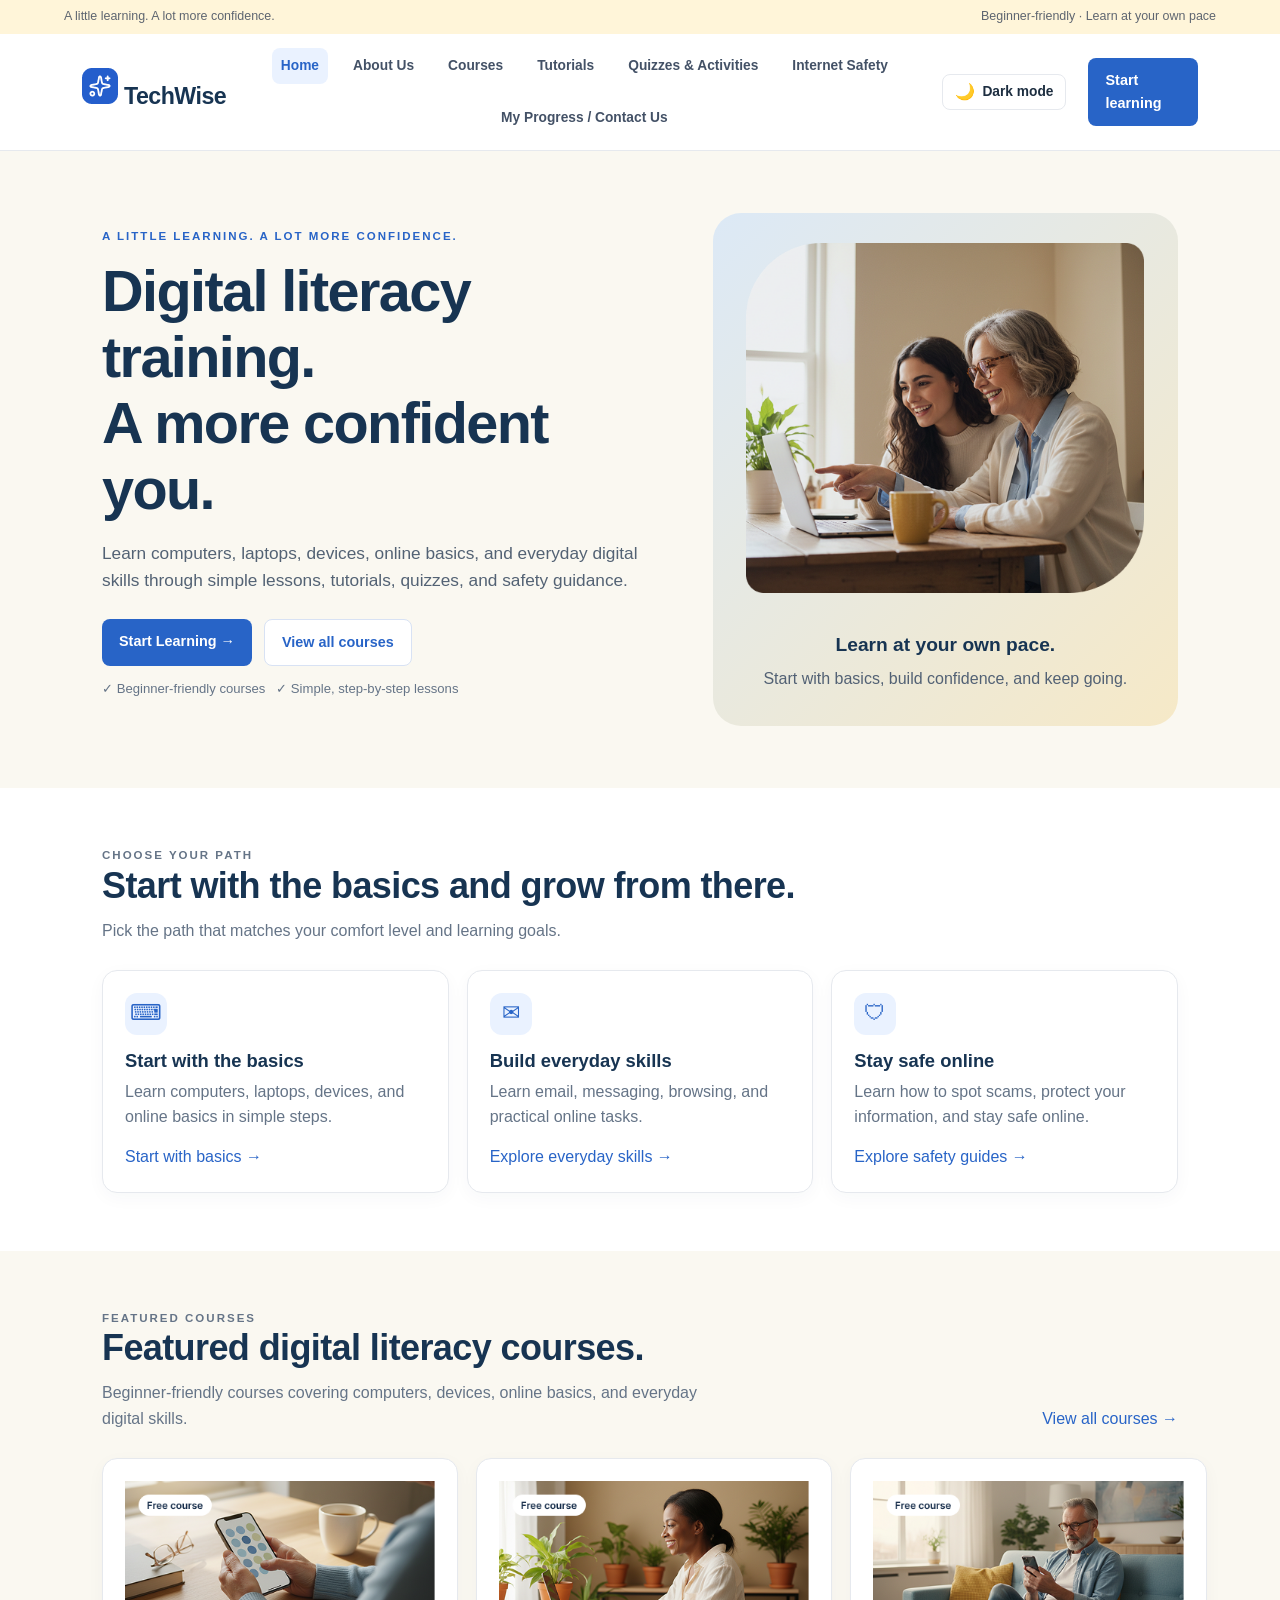
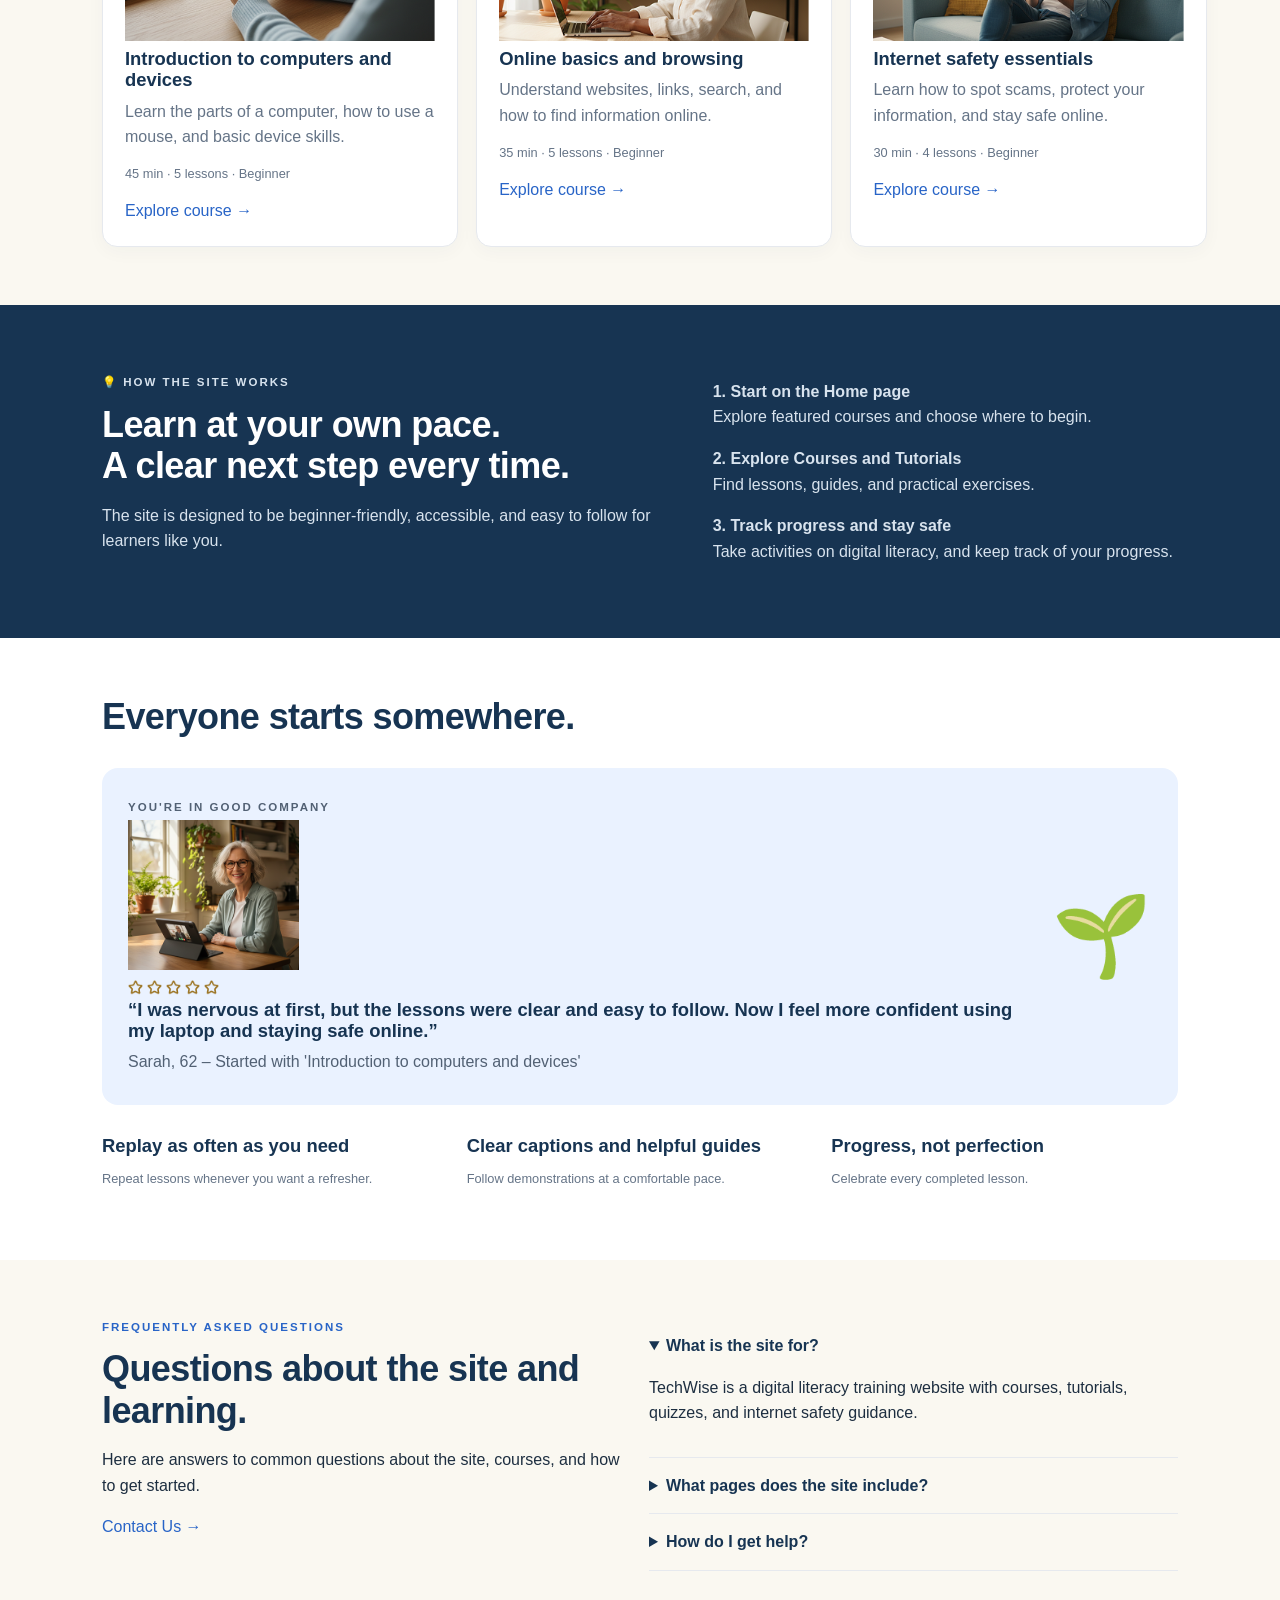
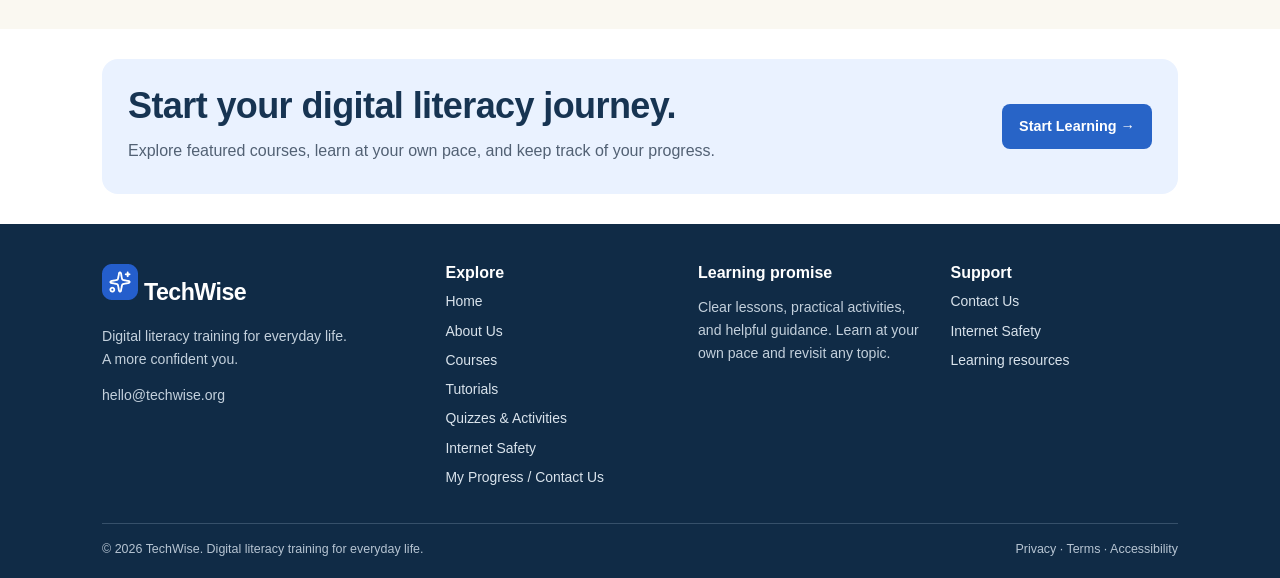
==== commit b28c8336: "attempted adding dark mode feature to all pages" ====
--- a/index.html
+++ b/index.html
@@ -7,6 +7,7 @@
 			Home | TechWise
 		</title>
 		<link href="styles.css" rel="stylesheet"/>
+		<script src="dark-mode.js" defer></script>
 	</head>
 	<body>
 		<div class="topline">
@@ -46,6 +47,11 @@
 						My Progress / Contact Us
 					</a>
 				</nav>
+				<button class="theme-toggle" id="themeToggle" type="button"
+						aria-label="Switch to dark mode" aria-pressed="false">
+					<span class="theme-icon" aria-hidden="true">🌙</span>
+					<span class="theme-label">Dark mode</span>
+				</button>
 				<a class="nav-cta" href="courses.html">
 					Start learning
 				</a>
--- a/styles.css
+++ b/styles.css
@@ -504,3 +504,84 @@
 		padding:0 16px
 	}
 }
+
+
+/* Theme toggle */
+.theme-toggle {
+	display:inline-flex;
+	align-items:center;
+	justify-content:center;
+	gap:7px;
+	padding:9px 12px;
+	border:1px solid var(--line);
+	border-radius:8px;
+	background:var(--white);
+	color:var(--ink);
+	font:600 .86rem Arial,Helvetica,sans-serif;
+	cursor:pointer;
+	white-space:nowrap;
+	transition:background .2s ease,color .2s ease,border-color .2s ease;
+}
+.theme-toggle:hover { background:var(--blue2); border-color:var(--blue); }
+.theme-toggle:focus-visible { outline:3px solid var(--blue); outline-offset:3px; }
+.theme-icon { font-size:1rem; line-height:1; }
+
+/* TechWise dark mode */
+body.dark-mode {
+	--navy:#dce9f7; --blue:#83adff; --blue2:#203653; --cream:#172638;
+	--ink:#e7edf5; --muted:#aab8c9; --line:#34465b; --white:#1d2d40;
+	background:#101b29; color:var(--ink);
+}
+body.dark-mode header, body.dark-mode .theme-toggle { background:#172638; }
+body.dark-mode .topline { background:#263447; color:#d5dfeb; }
+body.dark-mode header { border-bottom-color:var(--line); }
+body.dark-mode .brand, body.dark-mode h1, body.dark-mode h2,
+body.dark-mode h3, body.dark-mode summary { color:var(--navy); }
+body.dark-mode nav a { color:#c3d0df; }
+body.dark-mode nav a.active, body.dark-mode nav a:hover {
+	background:#203653; color:#a9c7ff;
+}
+body.dark-mode .theme-toggle { color:#e7edf5; border-color:#43566d; }
+body.dark-mode .theme-toggle:hover { background:#263d59; }
+body.dark-mode .hero, body.dark-mode .section.cream { background:#172638; }
+body.dark-mode .section { background:#101b29; }
+body.dark-mode .section.navy { background:#0b1522; color:#e7edf5; }
+body.dark-mode .section.navy h2, body.dark-mode .section.navy h3 { color:#f1f6fc; }
+body.dark-mode .section.navy p { color:#c3d0df; }
+body.dark-mode .lead, body.dark-mode .hero-art p, body.dark-mode .callout p,
+body.dark-mode .checklist { color:#bdc9d8; }
+body.dark-mode .hero-art { background:linear-gradient(135deg,#263d59,#3b3b42); }
+body.dark-mode .hero-art strong { color:#f1f6fc; }
+body.dark-mode .card {
+	background:#1b2b3e; border-color:#34465b;
+	box-shadow:0 5px 18px rgba(0,0,0,.18);
+}
+body.dark-mode .card p, body.dark-mode .section-head p { color:#b5c2d2; }
+body.dark-mode .tag { background:#263d59; color:#c6d9f6; }
+body.dark-mode .callout, body.dark-mode .safety { background:#20334a; color:#e7edf5; }
+body.dark-mode .progressbar { background:#34465b; }
+body.dark-mode input, body.dark-mode select, body.dark-mode textarea {
+	background:#142235; color:#e7edf5; border-color:#465a72;
+}
+body.dark-mode input::placeholder, body.dark-mode textarea::placeholder { color:#9aabc0; }
+body.dark-mode .quiz-option { border-color:#3b5068; color:#e7edf5; }
+body.dark-mode .quiz-option:hover { background:#263d59; }
+body.dark-mode .result { background:#20334a; color:#e7edf5; }
+body.dark-mode table { background:#1b2b3e; border-color:#34465b; color:#e7edf5; }
+body.dark-mode th { background:#263d59; color:#edf4ff; }
+body.dark-mode th, body.dark-mode td { border-bottom-color:#34465b; }
+body.dark-mode .badge { background:#1d4938; color:#a9e3c2; }
+body.dark-mode .breadcrumb { color:#aab8c9; }
+body.dark-mode .breadcrumb a, body.dark-mode a { color:#91b6ff; }
+body.dark-mode .nav-cta, body.dark-mode .btn { background:#376fc4; color:#fff; }
+body.dark-mode .nav-cta:hover, body.dark-mode .btn:hover { background:#285ba8; color:#fff; }
+body.dark-mode .btn.secondary { background:#1b2b3e; color:#a9c7ff; border-color:#465a72; }
+body.dark-mode .btn.light { background:#203653; color:#c6d9ff; }
+body.dark-mode footer { background:#080f18; }
+body.dark-mode footer .brand, body.dark-mode footer h3 { color:#f1f6fc; }
+body.dark-mode footer a { color:#b8d0f5; }
+body.dark-mode footer p { color:#bdc9d8; }
+body.dark-mode .copyright { border-top-color:#34465b; color:#9eafc2; }
+body.dark-mode details { border-bottom-color:#34465b; }
+body.dark-mode .step-number { color:#173452; }
+@media(max-width:900px) { .theme-toggle { order:2; } }
